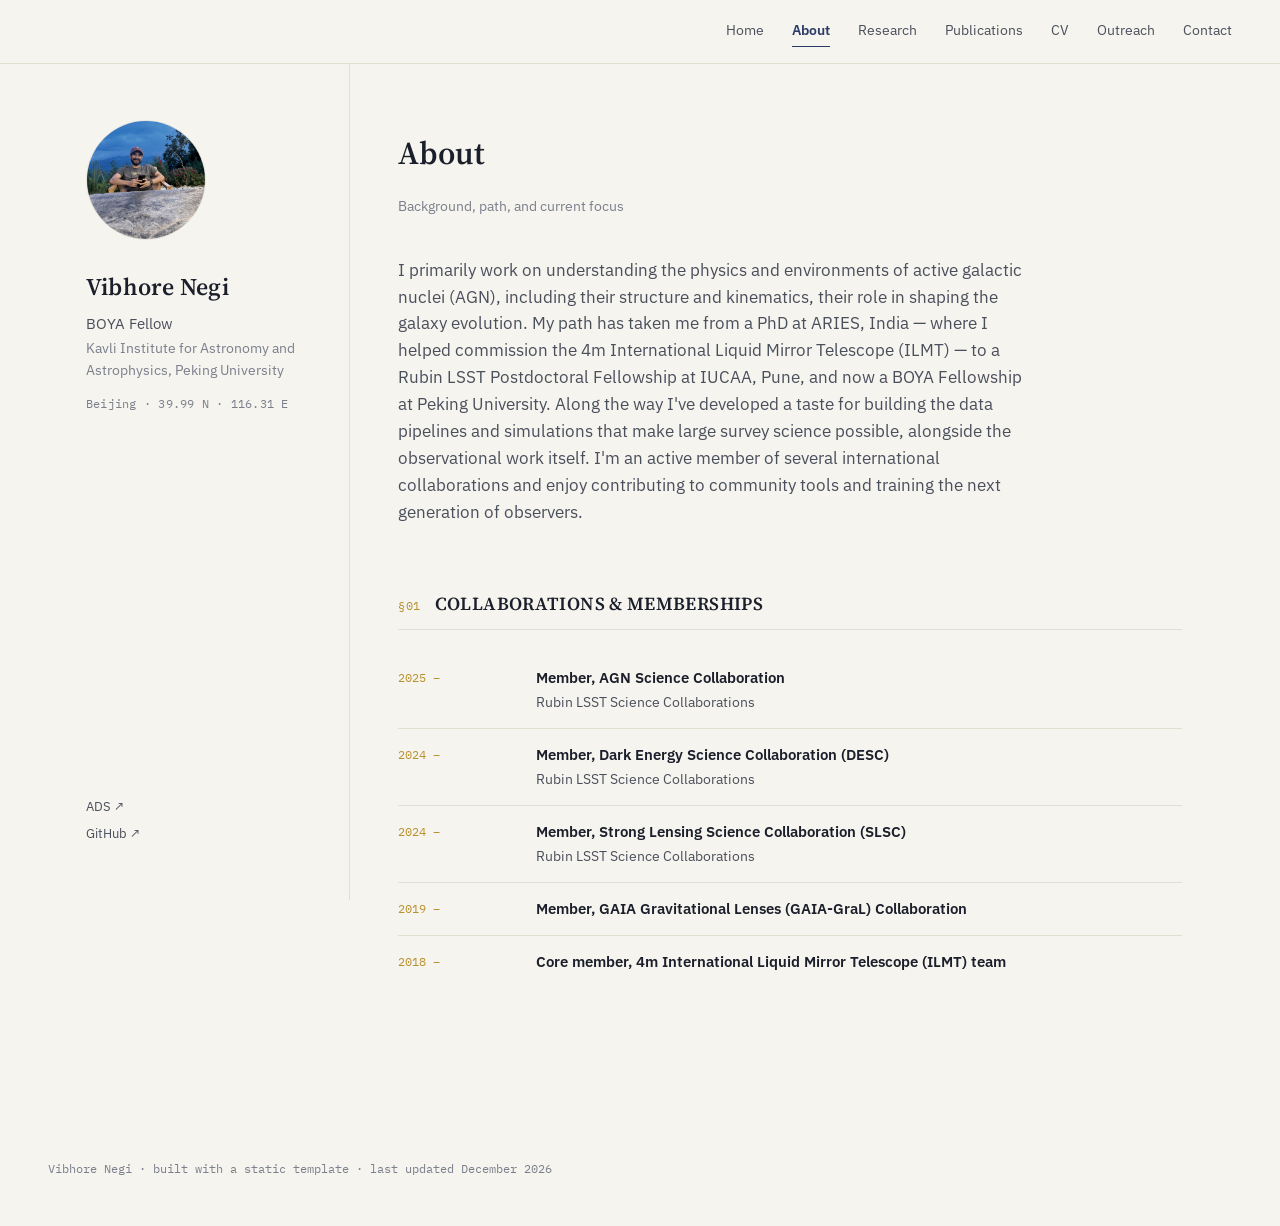
==== about.html @ b319b809 "Initial site" ====
<!DOCTYPE html>
<html lang="en">
<head>
<meta charset="UTF-8">
<meta name="viewport" content="width=device-width, initial-scale=1.0">
<title>About</title>
<link rel="preconnect" href="https://fonts.googleapis.com">
<link rel="preconnect" href="https://fonts.gstatic.com" crossorigin>
<link href="https://fonts.googleapis.com/css2?family=Source+Serif+4:opsz,wght@8..60,400;8..60,500;8..60,600&family=IBM+Plex+Sans:wght@400;500;600&family=IBM+Plex+Mono:wght@400;500&display=swap" rel="stylesheet">
<link rel="stylesheet" href="assets/styles.css">
</head>
<body>
<header class="topbar" id="topbar"></header>
<div class="layout">
  <aside class="sidebar" id="sidebar"></aside>
  <main>
    <h1 class="page-title">About</h1>
    <p class="page-sub">Background, path, and current focus</p>

    <section>
      <p class="lede" id="js-about"></p>
    </section>

    <section>
      <div class="section-head"><span class="idx mono">§01</span><h2>Collaborations & Memberships</h2></div>
      <div class="item-list" id="js-leadership"></div>
    </section>
  </main>
</div>
<footer id="footer"></footer>

<script src="assets/data.js"></script>
<script src="assets/site.js"></script>
<script>
  renderSidebar();
  renderTopbar('about');
  renderFooter();
  document.getElementById('js-about').textContent = DATA.about_text;
  document.getElementById('js-leadership').innerHTML = renderItemList(DATA.leadership);
</script>
</body>
</html>
---- assets/styles.css ----
:root{
  --paper:#f6f4ee;
  --panel:#ffffff;
  --ink:#1b1f2b;
  --ink-soft:#4a4f5c;
  --muted:#7a7f8c;
  --navy:#2b3a67;
  --navy-deep:#1c2748;
  --gold:#b8912f;
  --spectral:#b5451f;
  --line:#e2ded2;
  --radius:2px;
}
*{box-sizing:border-box;}
html{scroll-behavior:smooth;}
body{
  margin:0;
  background:var(--paper);
  color:var(--ink);
  font-family:'IBM Plex Sans', -apple-system, sans-serif;
  line-height:1.6;
  -webkit-font-smoothing:antialiased;
}
h1,h2,h3{
  font-family:'Source Serif 4', Georgia, serif;
  font-weight:600;
  color:var(--ink);
  margin:0;
}
.mono{font-family:'IBM Plex Mono', monospace;}
a{color:var(--navy); text-decoration:none;}
a:hover{color:var(--spectral);}
a:focus-visible, button:focus-visible{outline:2px solid var(--navy); outline-offset:2px;}

.layout{
  display:grid;
  grid-template-columns:300px 1fr;
  max-width:1180px;
  margin:0 auto;
  min-height:100vh;
}

/* ---------- TOPBAR ---------- */
.topbar{
  display:flex;
  align-items:center;
  justify-content:flex-end;
  gap:28px;
  min-height:64px;
  padding:0 48px;
  border-bottom:1px solid var(--line);
  position:sticky;
  top:0;
  background:var(--paper);
  z-index:10;
}
.topbar a{
  font-size:.85rem;
  color:var(--ink-soft);
  padding:4px 0;
  border-bottom:1px solid transparent;
}
.topbar a:hover{color:var(--navy); border-color:var(--line);}
.topbar a.active{color:var(--navy); font-weight:600; border-color:var(--navy);}

/* ---------- SIDEBAR ---------- */
.sidebar{
  padding:56px 36px;
  border-right:1px solid var(--line);
  position:sticky;
  top:64px;
  height:calc(100vh - 64px);
  display:flex;
  flex-direction:column;
  gap:28px;
  overflow-y:auto;
}
.photo{
  width:120px;
  height:120px;
  border-radius:50%;
  object-fit:cover;
  border:1px solid var(--line);
  filter:grayscale(45%) contrast(1.05);
}
.finder{width:100%; aspect-ratio:1/1;}
.finder circle.field{fill:none; stroke:var(--line); stroke-width:1;}
.finder circle.field.inner{stroke:var(--navy); stroke-opacity:.25;}
.finder line.tick{stroke:var(--muted); stroke-width:1;}
.finder .star{fill:var(--ink);}
.finder .target{fill:none; stroke:var(--spectral); stroke-width:1.4;}
.finder .crosshair{stroke:var(--spectral); stroke-width:1;}
.finder text{font-family:'IBM Plex Mono', monospace; fill:var(--muted); font-size:6px;}

.id-block h1{font-size:1.5rem; letter-spacing:.01em;}
.id-block .role{margin-top:6px; font-size:.92rem; color:var(--ink-soft);}
.id-block .inst{font-size:.85rem; color:var(--muted); margin-top:2px;}
.coords{font-size:.72rem; color:var(--muted); margin-top:14px; letter-spacing:.02em;}

.sidebar-links{margin-top:auto; display:flex; flex-direction:column; gap:6px; font-size:.82rem;}
.sidebar-links a{color:var(--ink-soft);}
.sidebar-links a:hover{color:var(--spectral);}

/* ---------- MAIN ---------- */
main{padding:64px 48px 80px; min-width:0;}
section{margin-bottom:64px; scroll-margin-top:24px;}
.section-head{
  display:flex;
  align-items:baseline;
  gap:14px;
  margin-bottom:22px;
  border-bottom:1px solid var(--line);
  padding-bottom:10px;
}
.section-head .idx{
  font-family:'IBM Plex Mono', monospace;
  font-size:.72rem;
  color:var(--gold);
  letter-spacing:.05em;
}
.section-head h2{font-size:1.15rem; letter-spacing:.02em; text-transform:uppercase;}
.page-title{font-size:2rem; margin-bottom:10px;}
.page-sub{color:var(--muted); font-size:.9rem; margin-bottom:40px;}

.lede{font-size:1.05rem; color:var(--ink-soft); max-width:64ch;}

/* news / log / list entries */
.log-entry{
  display:grid;
  grid-template-columns:96px 1fr;
  gap:18px;
  padding:14px 0;
  border-bottom:1px dashed var(--line);
  font-size:.92rem;
}
.log-entry:last-child{border-bottom:none;}
.log-entry time{font-family:'IBM Plex Mono', monospace; font-size:.78rem; color:var(--muted); padding-top:2px;}

/* generic labeled list (leadership, service, proposals, talks) */
.item-list{margin-top:8px;}
.item-row{
  display:grid;
  grid-template-columns:120px 1fr;
  gap:18px;
  padding:14px 0;
  border-bottom:1px solid var(--line);
  font-size:.92rem;
}
.item-row:last-child{border-bottom:none;}
.item-row .when{font-family:'IBM Plex Mono', monospace; font-size:.78rem; color:var(--gold); padding-top:2px;}
.item-row .what strong{font-weight:600;}
.item-row .where{color:var(--ink-soft); font-size:.88rem; margin-top:2px;}
.item-row .sub{color:var(--muted); font-size:.82rem; margin-top:2px;}

/* interests tags */
.tags{display:flex; flex-wrap:wrap; gap:8px; margin-top:18px;}
.tag{
  font-family:'IBM Plex Mono', monospace;
  font-size:.72rem;
  color:var(--navy-deep);
  background:var(--panel);
  border:1px solid var(--line);
  padding:5px 10px;
  border-radius:var(--radius);
}

/* publications */
.pub{padding:16px 0; border-bottom:1px solid var(--line); display:flex; gap:16px;}
.pub:last-child{border-bottom:none;}
.pub .year{font-family:'IBM Plex Mono', monospace; font-size:.82rem; color:var(--gold); padding-top:2px; min-width:42px;}
.pub .title{font-weight:600; font-size:.98rem;}
.pub .authors{font-size:.85rem; color:var(--ink-soft); margin-top:3px;}
.pub .venue{font-size:.82rem; color:var(--muted); font-style:italic; margin-top:2px;}
.pub .pub-links{margin-top:6px; display:flex; gap:14px;}
.pub .pub-links a{font-family:'IBM Plex Mono', monospace; font-size:.75rem; border-bottom:1px solid var(--line);}

/* cv timeline */
.cv-group{margin-bottom:26px;}
.cv-group h3{
  font-size:.78rem;
  text-transform:uppercase;
  letter-spacing:.08em;
  color:var(--muted);
  font-family:'IBM Plex Mono', monospace;
  margin-bottom:12px;
}
.cv-row{display:grid; grid-template-columns:120px 1fr; gap:16px; font-size:.92rem; padding:8px 0;}
.cv-row .when{font-family:'IBM Plex Mono', monospace; font-size:.8rem; color:var(--muted);}
.cv-row .what strong{font-weight:600;}
.cv-row .where{color:var(--ink-soft); font-size:.88rem;}

/* contact */
.contact-grid{display:flex; flex-wrap:wrap; gap:28px; margin-top:8px;}
.contact-item .k{
  font-family:'IBM Plex Mono', monospace;
  font-size:.7rem;
  color:var(--muted);
  text-transform:uppercase;
  letter-spacing:.06em;
}
.contact-item .v{margin-top:4px; font-size:.95rem;}

footer{padding:28px 48px 48px; font-size:.75rem; color:var(--muted); font-family:'IBM Plex Mono', monospace;}

@media (max-width: 860px){
  .topbar{padding:14px 24px; flex-wrap:wrap; justify-content:center; gap:16px; position:relative;}
  .layout{grid-template-columns:1fr;}
  .sidebar{position:relative; top:0; height:auto; border-right:none; border-bottom:1px solid var(--line); padding:36px 24px;}
  .finder{max-width:180px;}
  main{padding:40px 24px 60px;}
}
@media (prefers-reduced-motion: reduce){ html{scroll-behavior:auto;} }
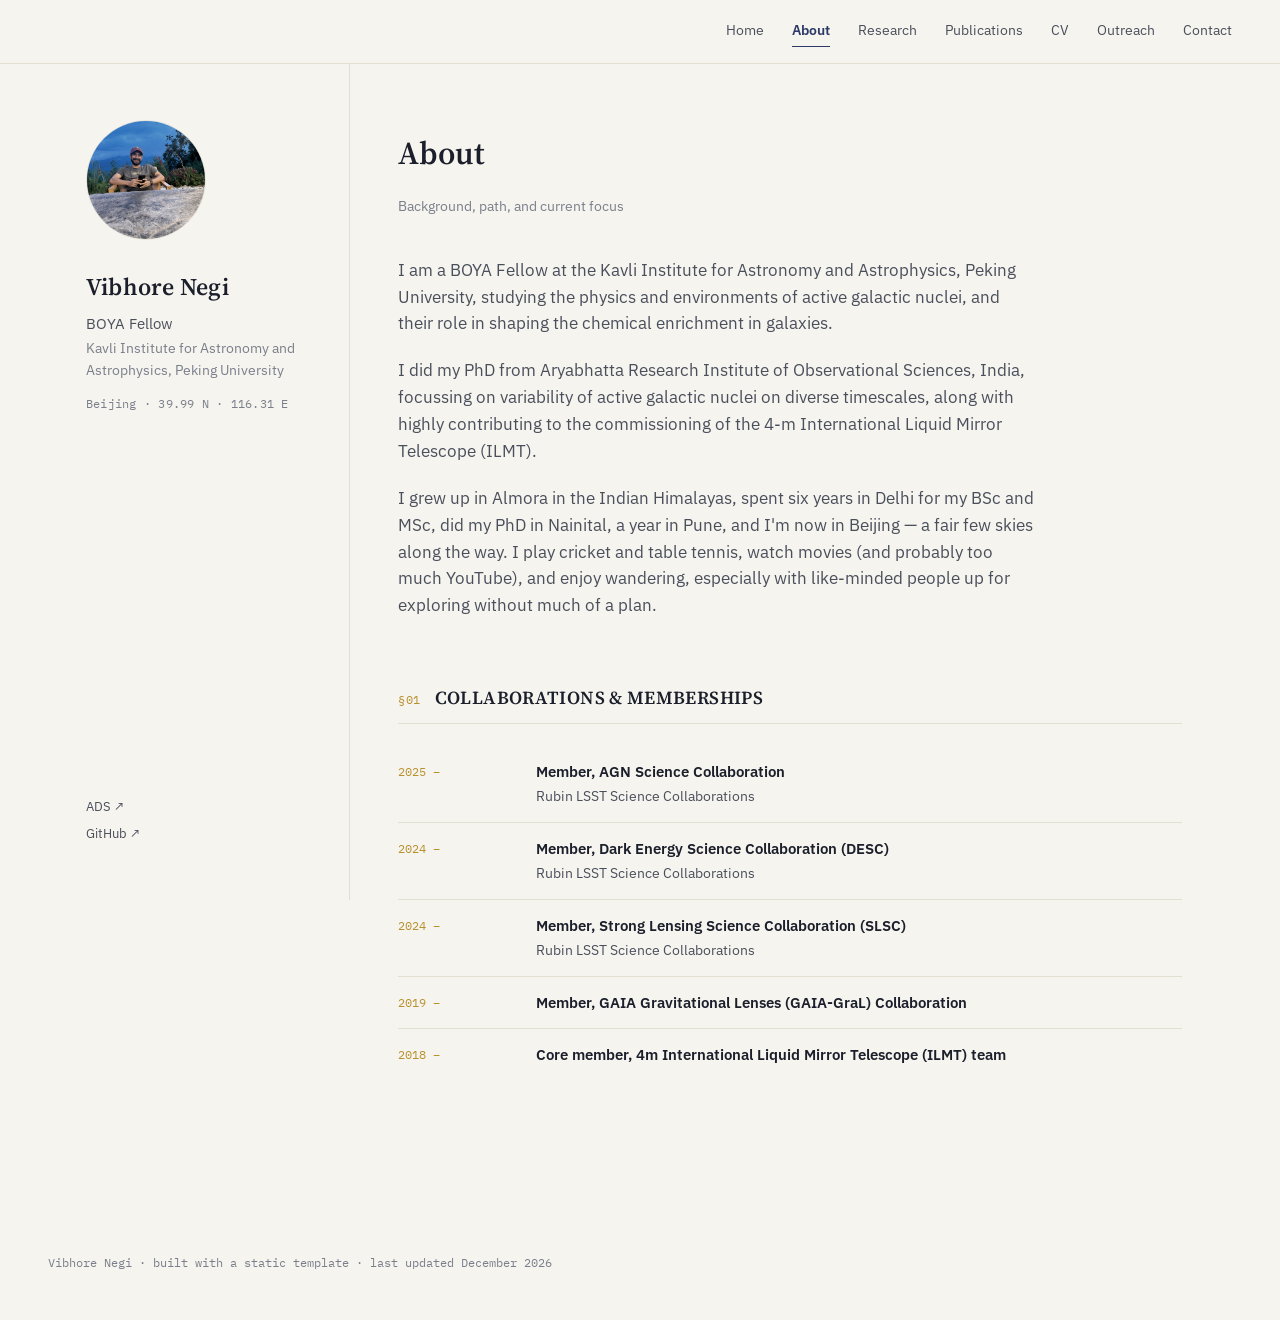
==== commit f47ba6c2: "updated about" ====
--- a/about.html
+++ b/about.html
@@ -18,7 +18,7 @@
     <p class="page-sub">Background, path, and current focus</p>
 
     <section>
-      <p class="lede" id="js-about"></p>
+      <div class="lede" id="js-about"></div>
     </section>
 
     <section>
@@ -35,7 +35,11 @@
   renderSidebar();
   renderTopbar('about');
   renderFooter();
-  document.getElementById('js-about').textContent = DATA.about_text;
+  document.getElementById('js-about').innerHTML =
+    DATA.about_text
+      .split(/\n\s*\n/)
+      .map(p => `<p style="margin-bottom:20px;">${p.trim()}</p>`)
+      .join('');
   document.getElementById('js-leadership').innerHTML = renderItemList(DATA.leadership);
 </script>
 </body>
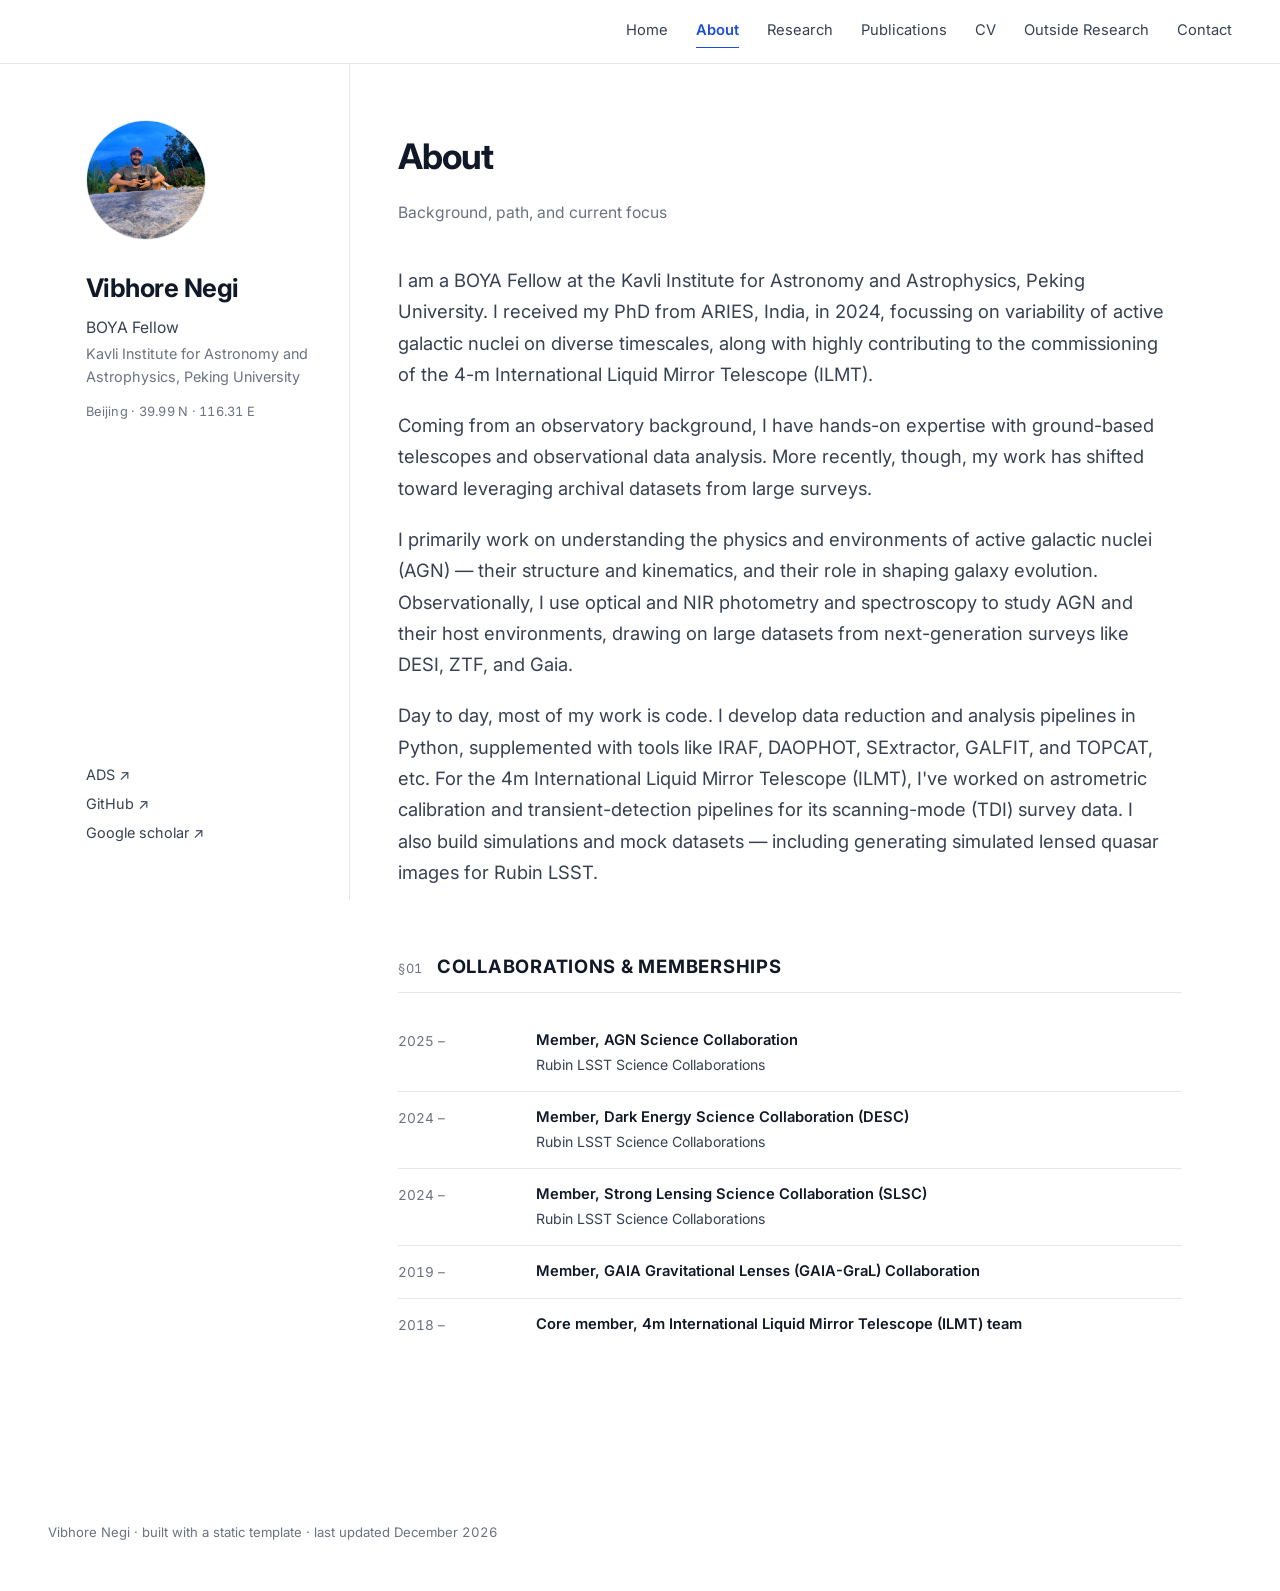
==== commit 1f394493: "Switch to Inter font, larger text sizes and white/blue colors Co-Authored-By: Claude Opus 5.5 <norep" ====
--- a/about.html
+++ b/about.html
@@ -6,7 +6,7 @@
 <title>About</title>
 <link rel="preconnect" href="https://fonts.googleapis.com">
 <link rel="preconnect" href="https://fonts.gstatic.com" crossorigin>
-<link href="https://fonts.googleapis.com/css2?family=Source+Serif+4:opsz,wght@8..60,400;8..60,500;8..60,600&family=IBM+Plex+Sans:wght@400;500;600&family=IBM+Plex+Mono:wght@400;500&display=swap" rel="stylesheet">
+<link href="https://fonts.googleapis.com/css2?family=Inter:wght@400;500;600;700&display=swap" rel="stylesheet">
 <link rel="stylesheet" href="assets/styles.css">
 </head>
 <body>
--- a/assets/styles.css
+++ b/assets/styles.css
@@ -1,15 +1,15 @@
 :root{
-  --paper:#f6f4ee;
-  --panel:#ffffff;
-  --ink:#1b1f2b;
-  --ink-soft:#4a4f5c;
-  --muted:#7a7f8c;
-  --navy:#2b3a67;
-  --navy-deep:#1c2748;
-  --gold:#b8912f;
-  --spectral:#b5451f;
-  --line:#e2ded2;
-  --radius:2px;
+  --paper:#ffffff;
+  --panel:#f9fafb;
+  --ink:#111827;
+  --ink-soft:#374151;
+  --muted:#6b7280;
+  --navy:#1d4ed8;
+  --navy-deep:#1e3a8a;
+  --gold:#6b7280;
+  --spectral:#1e40af;
+  --line:#e5e7eb;
+  --radius:4px;
 }
 *{box-sizing:border-box;}
 html{scroll-behavior:smooth;}
@@ -17,19 +17,20 @@
   margin:0;
   background:var(--paper);
   color:var(--ink);
-  font-family:'IBM Plex Sans', -apple-system, sans-serif;
+  font-family:'Inter', -apple-system, sans-serif;
   line-height:1.6;
   -webkit-font-smoothing:antialiased;
 }
 h1,h2,h3{
-  font-family:'Source Serif 4', Georgia, serif;
-  font-weight:600;
+  font-family:'Inter', -apple-system, sans-serif;
+  font-weight:700;
+  letter-spacing:-.01em;
   color:var(--ink);
   margin:0;
 }
-.mono{font-family:'IBM Plex Mono', monospace;}
+.mono{font-family:'Inter', -apple-system, sans-serif; font-variant-numeric:tabular-nums;}
 a{color:var(--navy); text-decoration:none;}
-a:hover{color:var(--spectral);}
+a:hover{color:var(--spectral); text-decoration:underline; text-underline-offset:3px;}
 a:focus-visible, button:focus-visible{outline:2px solid var(--navy); outline-offset:2px;}
 
 .layout{
@@ -55,7 +56,7 @@
   z-index:10;
 }
 .topbar a{
-  font-size:.85rem;
+  font-size:.92rem;
   color:var(--ink-soft);
   padding:4px 0;
   border-bottom:1px solid transparent;
@@ -81,7 +82,6 @@
   border-radius:50%;
   object-fit:cover;
   border:1px solid var(--line);
-  filter:grayscale(45%) contrast(1.05);
 }
 .finder{width:100%; aspect-ratio:1/1;}
 .finder circle.field{fill:none; stroke:var(--line); stroke-width:1;}
@@ -90,14 +90,14 @@
 .finder .star{fill:var(--ink);}
 .finder .target{fill:none; stroke:var(--spectral); stroke-width:1.4;}
 .finder .crosshair{stroke:var(--spectral); stroke-width:1;}
-.finder text{font-family:'IBM Plex Mono', monospace; fill:var(--muted); font-size:6px;}
-
-.id-block h1{font-size:1.5rem; letter-spacing:.01em;}
-.id-block .role{margin-top:6px; font-size:.92rem; color:var(--ink-soft);}
-.id-block .inst{font-size:.85rem; color:var(--muted); margin-top:2px;}
-.coords{font-size:.72rem; color:var(--muted); margin-top:14px; letter-spacing:.02em;}
-
-.sidebar-links{margin-top:auto; display:flex; flex-direction:column; gap:6px; font-size:.82rem;}
+.finder text{font-variant-numeric:tabular-nums; fill:var(--muted); font-size:6px;}
+
+.id-block h1{font-size:1.6rem; letter-spacing:-.02em;}
+.id-block .role{margin-top:6px; font-size:.98rem; color:var(--ink-soft);}
+.id-block .inst{font-size:.9rem; color:var(--muted); margin-top:2px;}
+.coords{font-size:.8rem; color:var(--muted); margin-top:14px; letter-spacing:.02em;}
+
+.sidebar-links{margin-top:auto; display:flex; flex-direction:column; gap:6px; font-size:.9rem;}
 .sidebar-links a{color:var(--ink-soft);}
 .sidebar-links a:hover{color:var(--spectral);}
 
@@ -113,28 +113,28 @@
   padding-bottom:10px;
 }
 .section-head .idx{
-  font-family:'IBM Plex Mono', monospace;
-  font-size:.72rem;
+  font-variant-numeric:tabular-nums;
+  font-size:.8rem;
   color:var(--gold);
   letter-spacing:.05em;
 }
-.section-head h2{font-size:1.15rem; letter-spacing:.02em; text-transform:uppercase;}
-.page-title{font-size:2rem; margin-bottom:10px;}
-.page-sub{color:var(--muted); font-size:.9rem; margin-bottom:40px;}
-
-.lede{font-size:1.05rem; color:var(--ink-soft); max-width:64ch;}
+.section-head h2{font-size:1.15rem; letter-spacing:.04em; text-transform:uppercase;}
+.page-title{font-size:2.2rem; letter-spacing:-.025em; margin-bottom:10px;}
+.page-sub{color:var(--muted); font-size:.98rem; margin-bottom:40px;}
+
+.lede{font-size:1.15rem; color:var(--ink-soft); max-width:64ch; line-height:1.7;}
 
 /* news / log / list entries */
 .log-entry{
   display:grid;
   grid-template-columns:96px 1fr;
   gap:18px;
-  padding:14px 0;
+  padding:16px 0;
   border-bottom:1px dashed var(--line);
-  font-size:.92rem;
+  font-size:1rem;
 }
 .log-entry:last-child{border-bottom:none;}
-.log-entry time{font-family:'IBM Plex Mono', monospace; font-size:.78rem; color:var(--muted); padding-top:2px;}
+.log-entry time{font-variant-numeric:tabular-nums; font-size:.85rem; color:var(--muted); padding-top:2px;}
 
 /* generic labeled list (leadership, service, proposals, talks) */
 .item-list{margin-top:8px;}
@@ -147,60 +147,150 @@
   font-size:.92rem;
 }
 .item-row:last-child{border-bottom:none;}
-.item-row .when{font-family:'IBM Plex Mono', monospace; font-size:.78rem; color:var(--gold); padding-top:2px;}
+.item-row .when{font-variant-numeric:tabular-nums; font-size:.85rem; color:var(--gold); padding-top:2px;}
 .item-row .what strong{font-weight:600;}
 .item-row .where{color:var(--ink-soft); font-size:.88rem; margin-top:2px;}
-.item-row .sub{color:var(--muted); font-size:.82rem; margin-top:2px;}
+.item-row .sub{color:var(--muted); font-size:.88rem; margin-top:2px;}
 
 /* interests tags */
 .tags{display:flex; flex-wrap:wrap; gap:8px; margin-top:18px;}
+
+/* journey route diagram */
+.journey{
+  display:flex;
+  align-items:flex-start;
+  justify-content:space-between;
+  position:relative;
+  padding:20px 0 8px;
+  margin-top:8px;
+}
+.journey::before{
+  content:"";
+  position:absolute;
+  top:28px;
+  left:6px;
+  right:6px;
+  height:1px;
+  background:repeating-linear-gradient(to right, var(--navy) 0, var(--navy) 4px, transparent 4px, transparent 9px);
+  opacity:.5;
+}
+.journey-stop{
+  display:flex;
+  flex-direction:column;
+  align-items:center;
+  text-align:center;
+  flex:1;
+  position:relative;
+  z-index:1;
+}
+.journey-dot{
+  width:9px;
+  height:9px;
+  border-radius:50%;
+  background:var(--paper);
+  border:2px solid var(--navy);
+  margin-bottom:10px;
+}
+.journey-stop:first-child .journey-dot,
+.journey-stop:last-child .journey-dot{
+  background:var(--spectral);
+  border-color:var(--spectral);
+}
+.journey-place{
+  font-weight:600;
+  font-size:.95rem;
+  color:var(--ink);
+}
+.journey-note{
+  font-variant-numeric:tabular-nums;
+  font-size:.8rem;
+  color:var(--muted);
+  margin-top:4px;
+  max-width:120px;
+}
+@media (max-width: 700px){
+  .journey{flex-direction:column; align-items:flex-start; gap:22px; padding-left:14px;}
+  .journey::before{
+    top:6px; bottom:6px; left:3px; right:auto; width:1px; height:auto;
+    background:repeating-linear-gradient(to bottom, var(--navy) 0, var(--navy) 4px, transparent 4px, transparent 9px);
+  }
+  .journey-stop{flex-direction:row; align-items:center; text-align:left; gap:12px;}
+  .journey-dot{margin-bottom:0;}
+  .journey-note{max-width:none;}
+}
 .tag{
-  font-family:'IBM Plex Mono', monospace;
-  font-size:.72rem;
+  font-variant-numeric:tabular-nums;
+  font-size:.8rem;
   color:var(--navy-deep);
   background:var(--panel);
   border:1px solid var(--line);
-  padding:5px 10px;
+  padding:7px 12px;
   border-radius:var(--radius);
 }
 
 /* publications */
 .pub{padding:16px 0; border-bottom:1px solid var(--line); display:flex; gap:16px;}
 .pub:last-child{border-bottom:none;}
-.pub .year{font-family:'IBM Plex Mono', monospace; font-size:.82rem; color:var(--gold); padding-top:2px; min-width:42px;}
+.pub .year{font-variant-numeric:tabular-nums; font-size:.82rem; color:var(--gold); padding-top:2px; min-width:42px;}
 .pub .title{font-weight:600; font-size:.98rem;}
-.pub .authors{font-size:.85rem; color:var(--ink-soft); margin-top:3px;}
-.pub .venue{font-size:.82rem; color:var(--muted); font-style:italic; margin-top:2px;}
+.pub .authors{font-size:.9rem; color:var(--ink-soft); margin-top:3px;}
+.pub .venue{font-size:.88rem; color:var(--muted); font-style:italic; margin-top:2px;}
 .pub .pub-links{margin-top:6px; display:flex; gap:14px;}
-.pub .pub-links a{font-family:'IBM Plex Mono', monospace; font-size:.75rem; border-bottom:1px solid var(--line);}
+.pub .pub-links a{font-variant-numeric:tabular-nums; font-size:.82rem; border-bottom:1px solid var(--line);}
+
+/* research area titles */
+.cv-group h3.area-title{font-size:1.05rem; font-weight:600; margin-bottom:6px; text-transform:none; letter-spacing:-.01em; color:var(--ink);}
 
 /* cv timeline */
 .cv-group{margin-bottom:26px;}
 .cv-group h3{
-  font-size:.78rem;
+  font-size:.85rem;
   text-transform:uppercase;
   letter-spacing:.08em;
   color:var(--muted);
-  font-family:'IBM Plex Mono', monospace;
+  font-variant-numeric:tabular-nums;
   margin-bottom:12px;
 }
 .cv-row{display:grid; grid-template-columns:120px 1fr; gap:16px; font-size:.92rem; padding:8px 0;}
-.cv-row .when{font-family:'IBM Plex Mono', monospace; font-size:.8rem; color:var(--muted);}
+.cv-row .when{font-variant-numeric:tabular-nums; font-size:.85rem; color:var(--muted);}
 .cv-row .what strong{font-weight:600;}
 .cv-row .where{color:var(--ink-soft); font-size:.88rem;}
 
 /* contact */
 .contact-grid{display:flex; flex-wrap:wrap; gap:28px; margin-top:8px;}
 .contact-item .k{
-  font-family:'IBM Plex Mono', monospace;
-  font-size:.7rem;
+  font-variant-numeric:tabular-nums;
+  font-size:.8rem;
   color:var(--muted);
   text-transform:uppercase;
   letter-spacing:.06em;
 }
 .contact-item .v{margin-top:4px; font-size:.95rem;}
 
-footer{padding:28px 48px 48px; font-size:.75rem; color:var(--muted); font-family:'IBM Plex Mono', monospace;}
+/* photo grid */
+.photo-grid{
+  display:grid;
+  grid-template-columns:repeat(3, 1fr);
+  gap:16px;
+  margin-top:8px;
+}
+.photo-item img{
+  width:100%;
+  aspect-ratio:1/1;
+  object-fit:cover;
+  border:1px solid var(--line);
+  display:block;
+}
+.photo-caption{
+  font-size:.82rem;
+  color:var(--muted);
+  margin-top:8px;
+}
+@media (max-width: 700px){
+  .photo-grid{grid-template-columns:repeat(2, 1fr);}
+}
+
+footer{padding:28px 48px 48px; font-size:.82rem; color:var(--muted); font-variant-numeric:tabular-nums;}
 
 @media (max-width: 860px){
   .topbar{padding:14px 24px; flex-wrap:wrap; justify-content:center; gap:16px; position:relative;}
@@ -209,4 +299,4 @@
   .finder{max-width:180px;}
   main{padding:40px 24px 60px;}
 }
-@media (prefers-reduced-motion: reduce){ html{scroll-behavior:auto;} }
+@media (prefers-reduced-motion: reduce){ html{scroll-behavior:auto;} }
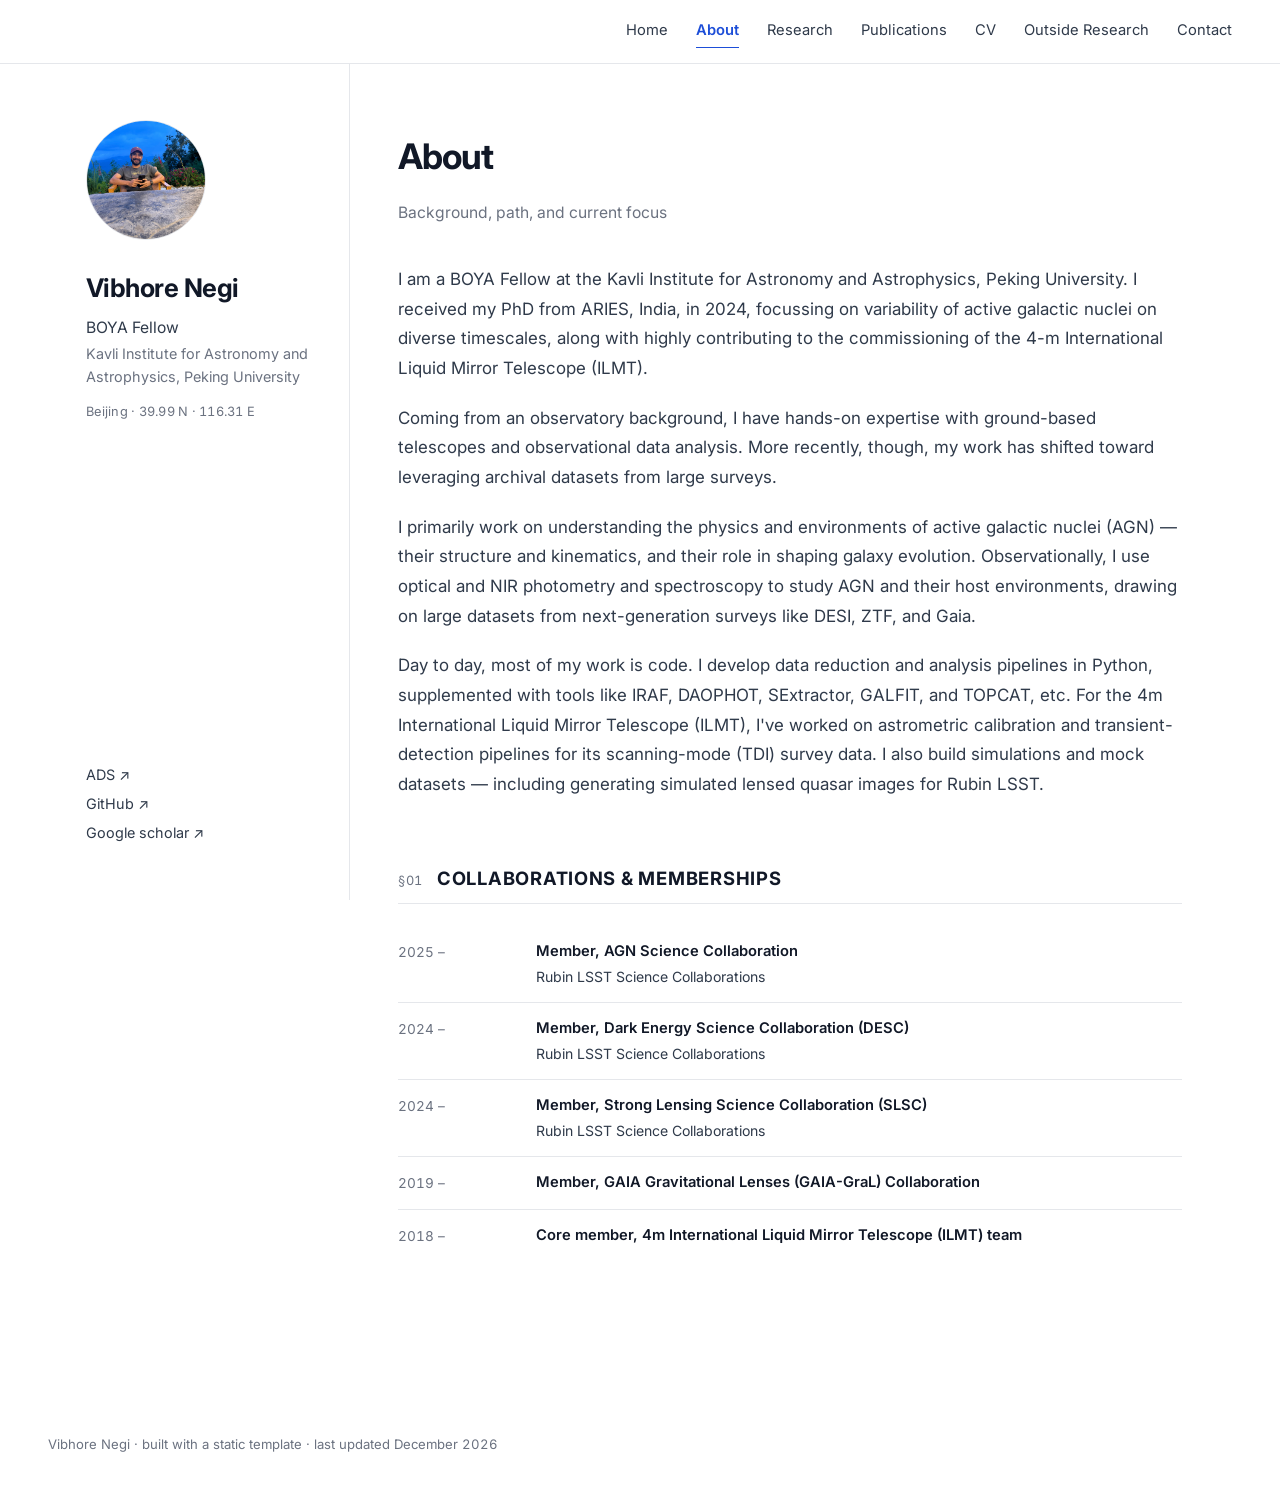
==== commit 27a3115a: "Tune text size, color and Inter optical sizing Co-Authored-By: Claude Opus 5.5 <noreply@anthropic.co" ====
--- a/about.html
+++ b/about.html
@@ -6,7 +6,7 @@
 <title>About</title>
 <link rel="preconnect" href="https://fonts.googleapis.com">
 <link rel="preconnect" href="https://fonts.gstatic.com" crossorigin>
-<link href="https://fonts.googleapis.com/css2?family=Inter:wght@400;500;600;700&display=swap" rel="stylesheet">
+<link href="https://fonts.googleapis.com/css2?family=Inter:opsz,wght@14..32,400..700&display=swap" rel="stylesheet">
 <link rel="stylesheet" href="assets/styles.css">
 </head>
 <body>
--- a/assets/styles.css
+++ b/assets/styles.css
@@ -2,7 +2,7 @@
   --paper:#ffffff;
   --panel:#f9fafb;
   --ink:#111827;
-  --ink-soft:#374151;
+  --ink-soft:#2f3a4a;
   --muted:#6b7280;
   --navy:#1d4ed8;
   --navy-deep:#1e3a8a;
@@ -19,6 +19,7 @@
   color:var(--ink);
   font-family:'Inter', -apple-system, sans-serif;
   line-height:1.6;
+  font-optical-sizing:auto;
   -webkit-font-smoothing:antialiased;
 }
 h1,h2,h3{
@@ -122,7 +123,8 @@
 .page-title{font-size:2.2rem; letter-spacing:-.025em; margin-bottom:10px;}
 .page-sub{color:var(--muted); font-size:.98rem; margin-bottom:40px;}
 
-.lede{font-size:1.15rem; color:var(--ink-soft); max-width:64ch; line-height:1.7;}
+.lede{font-size:1.06rem; color:var(--ink-soft); max-width:78ch; line-height:1.75;}
+p{text-wrap:pretty;}
 
 /* news / log / list entries */
 .log-entry{
@@ -239,7 +241,7 @@
 .pub .pub-links a{font-variant-numeric:tabular-nums; font-size:.82rem; border-bottom:1px solid var(--line);}
 
 /* research area titles */
-.cv-group h3.area-title{font-size:1.05rem; font-weight:600; margin-bottom:6px; text-transform:none; letter-spacing:-.01em; color:var(--ink);}
+.cv-group h3.area-title{font-size:1.1rem; font-weight:600; margin-bottom:8px; text-transform:none; letter-spacing:-.01em; color:var(--navy-deep);}
 
 /* cv timeline */
 .cv-group{margin-bottom:26px;}
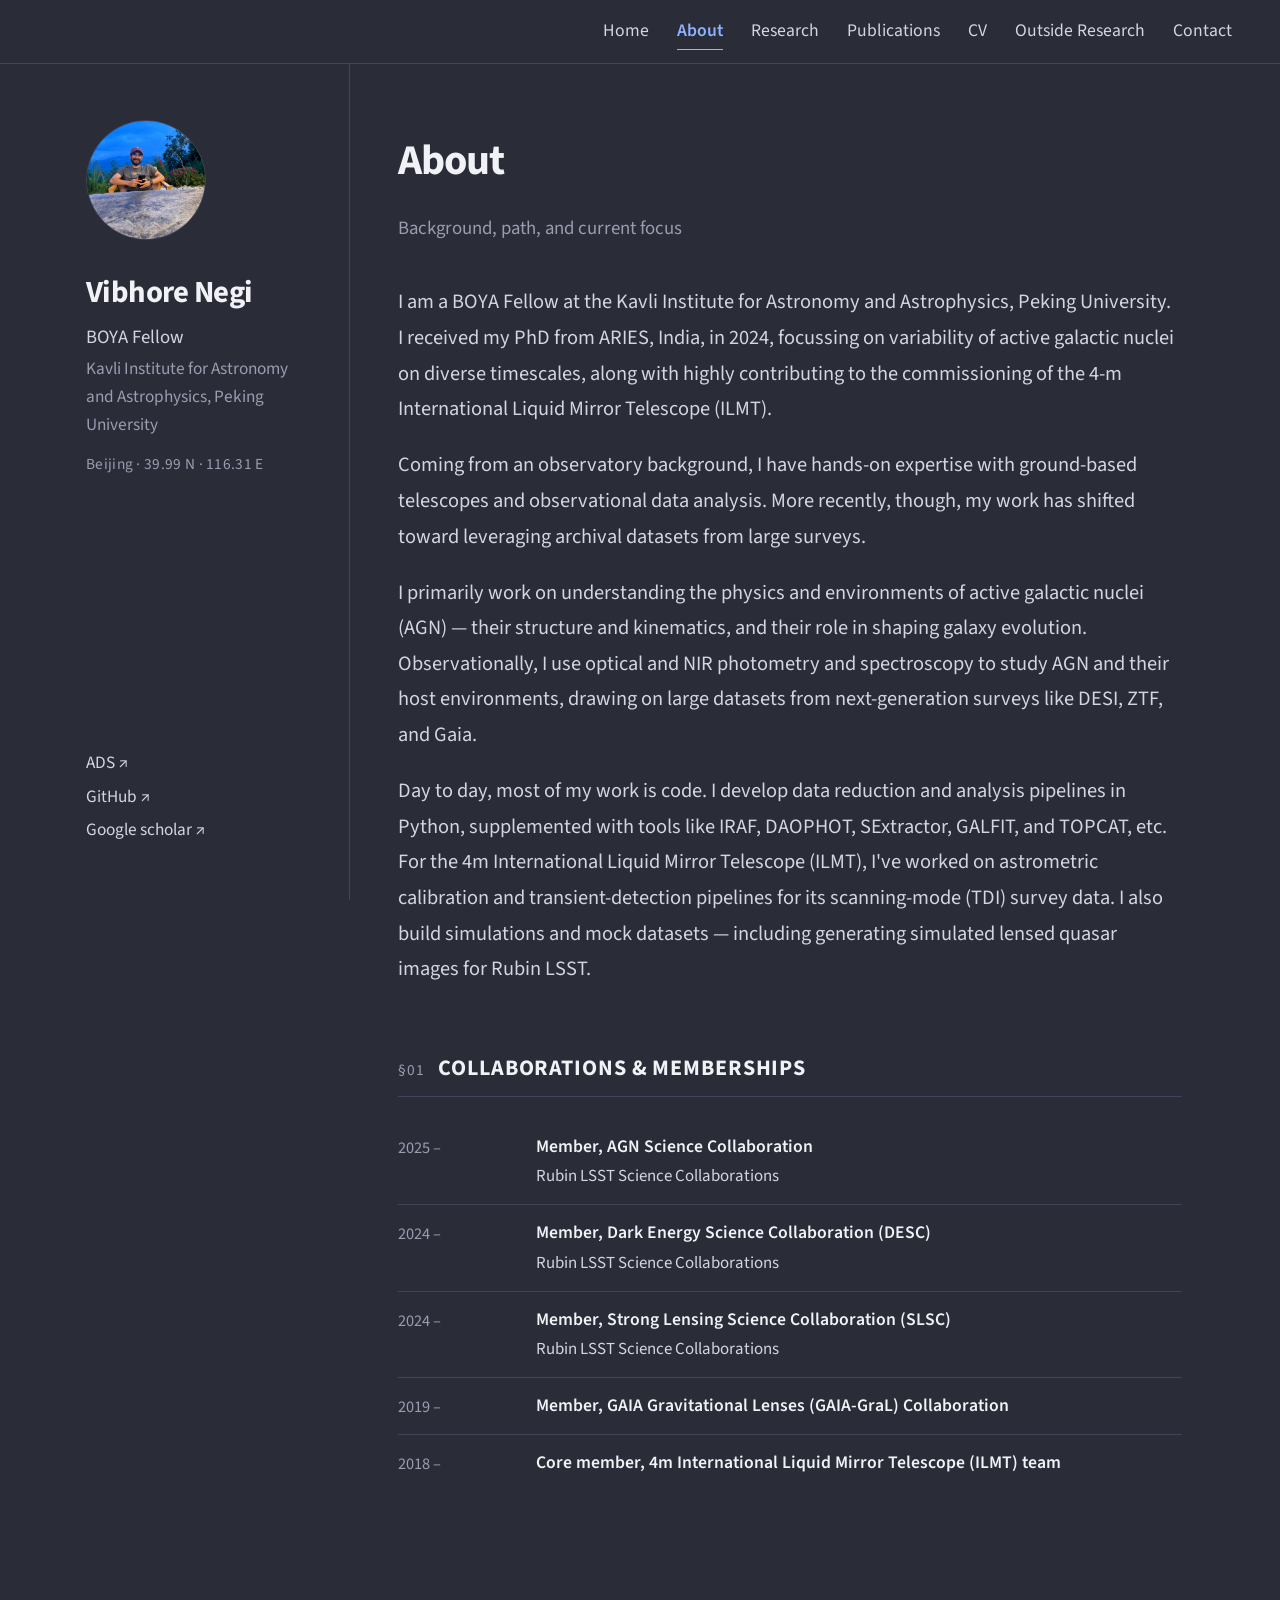
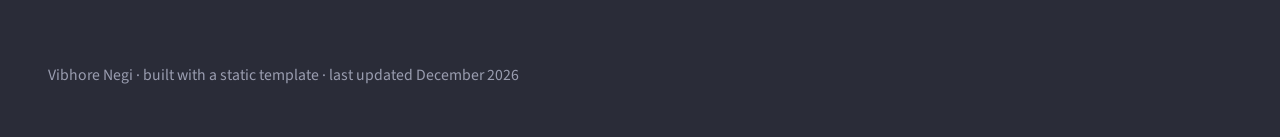
==== commit 33b03837: "Switch to dark theme and Source Sans 3 at 120% size Co-Authored-By: Claude Opus 5.5 <noreply@anthrop" ====
--- a/about.html
+++ b/about.html
@@ -6,7 +6,7 @@
 <title>About</title>
 <link rel="preconnect" href="https://fonts.googleapis.com">
 <link rel="preconnect" href="https://fonts.gstatic.com" crossorigin>
-<link href="https://fonts.googleapis.com/css2?family=Inter:opsz,wght@14..32,400..700&display=swap" rel="stylesheet">
+<link href="https://fonts.googleapis.com/css2?family=Source+Sans+3:wght@400..700&display=swap" rel="stylesheet">
 <link rel="stylesheet" href="assets/styles.css">
 </head>
 <body>
--- a/assets/styles.css
+++ b/assets/styles.css
@@ -1,35 +1,36 @@
 :root{
-  --paper:#ffffff;
-  --panel:#f9fafb;
-  --ink:#111827;
-  --ink-soft:#2f3a4a;
-  --muted:#6b7280;
-  --navy:#1d4ed8;
-  --navy-deep:#1e3a8a;
-  --gold:#6b7280;
-  --spectral:#1e40af;
-  --line:#e5e7eb;
+  --paper:#2a2c38;
+  --panel:#333647;
+  --ink:#f1f2f6;
+  --ink-soft:#d4d6df;
+  --muted:#9a9db0;
+  --navy:#8fb3ff;
+  --navy-deep:#c9d8ff;
+  --gold:#9a9db0;
+  --spectral:#b8ccff;
+  --line:#424559;
   --radius:4px;
+  color-scheme:dark;
 }
 *{box-sizing:border-box;}
-html{scroll-behavior:smooth;}
+html{scroll-behavior:smooth; font-size:120%;}
 body{
   margin:0;
   background:var(--paper);
   color:var(--ink);
-  font-family:'Inter', -apple-system, sans-serif;
+  font-family:'Source Sans 3', -apple-system, sans-serif;
   line-height:1.6;
   font-optical-sizing:auto;
   -webkit-font-smoothing:antialiased;
 }
 h1,h2,h3{
-  font-family:'Inter', -apple-system, sans-serif;
+  font-family:'Source Sans 3', -apple-system, sans-serif;
   font-weight:700;
   letter-spacing:-.01em;
   color:var(--ink);
   margin:0;
 }
-.mono{font-family:'Inter', -apple-system, sans-serif; font-variant-numeric:tabular-nums;}
+.mono{font-family:'Source Sans 3', -apple-system, sans-serif; font-variant-numeric:tabular-nums;}
 a{color:var(--navy); text-decoration:none;}
 a:hover{color:var(--spectral); text-decoration:underline; text-underline-offset:3px;}
 a:focus-visible, button:focus-visible{outline:2px solid var(--navy); outline-offset:2px;}
@@ -124,6 +125,7 @@
 .page-sub{color:var(--muted); font-size:.98rem; margin-bottom:40px;}
 
 .lede{font-size:1.06rem; color:var(--ink-soft); max-width:78ch; line-height:1.75;}
+#intro .lede{font-weight:600; color:var(--ink);}
 p{text-wrap:pretty;}
 
 /* news / log / list entries */
